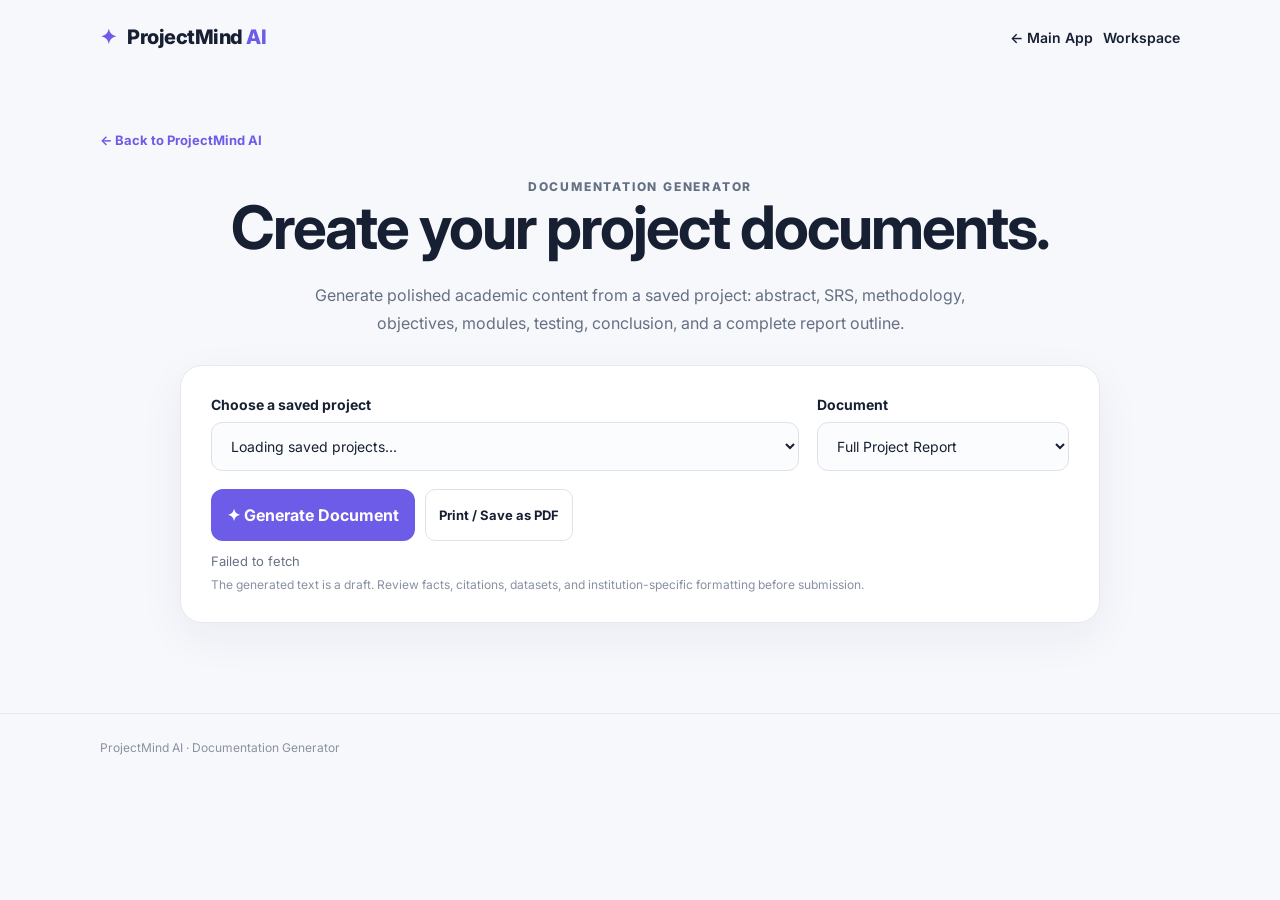
==== frontend/documentation.html @ 7fe6a0d5 "Add AI documentation generator" ====
<!DOCTYPE html>
<html lang="en">
<head>
<meta charset="UTF-8"><meta name="viewport" content="width=device-width,initial-scale=1.0">
<meta name="description" content="Generate final-year project documentation with ProjectMind AI.">
<title>ProjectMind AI — Documentation Generator</title>
<link rel="stylesheet" href="style.css">
<style>
.docs{padding:55px 0 90px}.docs-card{max-width:920px;margin:auto}.docs-grid{display:grid;grid-template-columns:1.4fr .6fr;gap:18px}.docs-actions{display:flex;gap:10px;flex-wrap:wrap;margin-top:18px}.docs-output{margin-top:22px;white-space:pre-wrap;line-height:1.8;color:#4d5668}.status{font-size:13px;color:#687285;margin-top:12px}.back{display:inline-block;margin-bottom:28px;color:#6c5ce7;text-decoration:none;font-weight:700;font-size:13px}.hint{margin-top:8px;color:#8991a1;font-size:12px}@media(max-width:760px){.docs-grid{grid-template-columns:1fr}}
</style>
</head>
<body>
<nav class="nav container"><div class="brand"><span class="brand-mark">✦</span> ProjectMind <span>AI</span></div><div class="nav-actions"><a class="nav-link" href="index.html">← Main App</a><a class="nav-link" href="workspace.html">Workspace</a></div></nav>
<main class="docs container">
<a class="back" href="index.html">← Back to ProjectMind AI</a>
<div class="section-heading"><p class="eyebrow">DOCUMENTATION GENERATOR</p><h1 style="font-size:clamp(38px,6vw,60px);letter-spacing:-2px">Create your project documents.</h1><p>Generate polished academic content from a saved project: abstract, SRS, methodology, objectives, modules, testing, conclusion, and a complete report outline.</p></div>
<div class="card docs-card">
<div class="docs-grid">
<div class="field"><label for="project">Choose a saved project</label><select id="project"><option>Loading saved projects...</option></select></div>
<div class="field"><label for="type">Document</label><select id="type"><option value="full">Full Project Report</option><option value="abstract">Abstract + Keywords</option><option value="srs">Software Requirements Specification</option><option value="methodology">Methodology Chapter</option><option value="modules">Module Descriptions</option><option value="testing">Testing Chapter</option><option value="conclusion">Conclusion + Future Scope</option></select></div>
</div>
<div class="docs-actions"><button id="generate" class="generate-btn" type="button">✦ Generate Document</button><button id="print" class="secondary-btn" type="button" disabled>Print / Save as PDF</button></div>
<div id="status" class="status"></div><div class="hint">The generated text is a draft. Review facts, citations, datasets, and institution-specific formatting before submission.</div>
</div>
<div id="output" class="card docs-card docs-output" hidden></div>
</main>
<footer class="footer"><div class="container">ProjectMind AI · Documentation Generator</div></footer>
<script>
const API='http://localhost:5000/api';const select=document.getElementById('project'),type=document.getElementById('type'),generate=document.getElementById('generate'),printBtn=document.getElementById('print'),output=document.getElementById('output'),status=document.getElementById('status');let projects=[];let lastTitle='';
async function api(path,options={}){const r=await fetch(API+path,{credentials:'include',headers:{'Content-Type':'application/json'},...options});const d=await r.json().catch(()=>({}));if(!r.ok)throw Error(d.error||'Request failed');return d}
function esc(v){return String(v??'').replace(/[&<>\"]/g,c=>({'&':'&amp;','<':'&lt;','>':'&gt;','"':'&quot;','\\':'&#39;'}[c]));}
async function init(){try{const me=await api('/auth/me');if(!me.user){status.textContent='Please log in on the main app first.';select.innerHTML='<option>Login required</option>';generate.disabled=true;return}const d=await api('/saved');projects=d.projects||[];select.innerHTML=projects.length?projects.map((p,i)=>`<option value="${i}">${esc(p.title)}</option>`).join(''):'<option>No saved projects</option>';if(!projects.length)generate.disabled=true}catch(e){status.textContent=e.message}}
const prompts={
full:'Generate a complete academic final-year project report draft. Include Title, Abstract, Keywords, Introduction, Background, Problem Statement, Objectives, Scope, Existing System, Proposed System, Literature Review guidance, Methodology, System Architecture, Modules, Functional Requirements, Non-Functional Requirements, Technology Stack, Database Design, API Design, Implementation Approach, Testing Strategy, Results/Evaluation, Limitations, Conclusion, Future Scope, References guidance, and a chapter-wise report outline. Keep claims realistic and use placeholders where project-specific evidence is missing.',
abstract:'Write a polished final-year project Abstract of 250-350 words followed by 6-8 Keywords. Explain the problem, proposed solution, major technologies, key features, evaluation approach, and outcome without inventing measured results.',
srs:'Create a concise Software Requirements Specification. Include purpose, scope, stakeholders, assumptions, functional requirements, non-functional requirements, user roles, use cases, external interfaces, data requirements, constraints, security requirements, and acceptance criteria. Make requirements testable.',
methodology:'Write a final-year project Methodology chapter. Cover research/problem analysis, requirements gathering, system design, architecture, data collection or dataset preparation, preprocessing if relevant, model or business logic development, frontend/backend implementation, integration, testing, evaluation metrics, deployment, and development methodology. Tailor it to the supplied project.',
modules:'Describe the project modules in academic report style. For each module provide purpose, inputs, processing, outputs, main technologies, dependencies, and implementation notes. Keep modules practical for a student project.',
testing:'Write a Testing chapter with test strategy, unit testing, integration testing, system testing, usability testing, security checks, sample test cases in a table-like format, expected vs actual result placeholders, evaluation metrics, defect handling, and acceptance criteria. Do not invent test results.',
conclusion:'Write a strong final-year project Conclusion and Future Scope. Summarize the problem, solution, implementation, technologies, expected value, limitations, and realistic future enhancements. Do not claim results that were not provided.'};
generate.onclick=async()=>{const p=projects[Number(select.value)];if(!p)return;generate.disabled=true;printBtn.disabled=true;status.textContent='AI is preparing your document...';output.hidden=false;output.textContent='Generating document draft…';lastTitle=p.title;const prompt=`${prompts[type.value]}\n\nProject title: ${p.title}\nDescription: ${p.description}\nTechnologies: ${(p.technologies||[]).join(', ')}\nFeatures: ${(p.features||[]).join(', ')}\nRoadmap: ${(p.roadmap||[]).join(' | ')}\nAdvanced improvements: ${(p.advanced||[]).join(', ')}\n\nWrite for a final-year college student. Use clear headings and professional academic language. Do not fabricate datasets, citations, statistics, user counts, accuracy, or results.`;try{const d=await api('/mentor',{method:'POST',body:JSON.stringify({message:prompt})});output.textContent=d.reply;status.textContent='Document generated successfully.';printBtn.disabled=false}catch(e){output.textContent=e.message;status.textContent='Could not generate document.'}finally{generate.disabled=false}};
printBtn.onclick=()=>{if(!output.textContent)return;const w=window.open('','_blank');w.document.write(`<html><head><title>${esc(lastTitle)} — Project Documentation</title><style>body{font-family:Arial,sans-serif;max-width:850px;margin:40px auto;line-height:1.7;color:#222;white-space:pre-wrap}h1{font-size:24px}</style></head><body><h1>${esc(lastTitle)} — Project Documentation</h1>${esc(output.textContent)}</body></html>`);w.document.close();w.focus();w.print()};
init();
</script>
</body></html>
---- frontend/style.css ----
@import url('https://fonts.googleapis.com/css2?family=Inter:wght@400;500;600;700;800&display=swap');
* { box-sizing: border-box; }
html { scroll-behavior: smooth; }
body { margin: 0; font-family: Inter, Arial, sans-serif; background: #f7f8fc; color: #172033; }
.container { width: min(1080px, 92%); margin: 0 auto; }
.nav { height: 74px; display: flex; align-items: center; justify-content: space-between; }
.brand { font-size: 20px; font-weight: 800; letter-spacing: -.5px; }
.brand span:last-child, .brand-mark { color: #6c5ce7; }
.brand-mark { margin-right: 7px; }
.nav-actions { display: flex; align-items: center; gap: 10px; }
.nav-link { text-decoration: none; color: #172033; font-weight: 600; font-size: 14px; }
.nav-button, .save-btn, .secondary-btn { border: 1px solid #dfe2ea; background: white; color: #172033; border-radius: 10px; padding: 9px 13px; font: inherit; font-size: 13px; font-weight: 700; cursor: pointer; }
.nav-button span { display: inline-block; min-width: 20px; margin-left: 4px; padding: 2px 6px; border-radius: 999px; background: #eeeafd; color: #6c5ce7; }
.nav-button:hover, .secondary-btn:hover, .save-btn:hover { border-color: #a99cff; }
.hero { min-height: 520px; display: grid; grid-template-columns: 1.2fr .8fr; gap: 70px; align-items: center; padding: 65px 0 80px; }
.eyebrow { color: #6c5ce7; font-size: 12px; font-weight: 800; letter-spacing: 1.8px; margin: 0 0 15px; }
h1 { font-size: clamp(42px, 6vw, 68px); line-height: 1.03; letter-spacing: -3px; margin: 0 0 22px; }
h1 span { color: #6c5ce7; }
.hero-text, .section-heading p { color: #657083; line-height: 1.75; max-width: 650px; }
.hero-points { display: flex; gap: 18px; flex-wrap: wrap; margin-top: 26px; font-size: 13px; font-weight: 600; color: #495467; }
.hero-card { background: #1c2030; color: white; border-radius: 28px; padding: 38px; min-height: 300px; display: flex; flex-direction: column; justify-content: flex-end; box-shadow: 0 24px 60px rgba(25,29,45,.18); }
.hero-card .sparkle { font-size: 38px; color: #a99cff; margin-bottom: auto; }
.hero-card h2 { font-size: 28px; margin: 0 0 12px; letter-spacing: -1px; }
.hero-card p { color: #b8becd; line-height: 1.6; }
.generator { padding: 35px 0 70px; }
.section-heading { text-align: center; margin-bottom: 28px; }
.section-heading h2 { font-size: 34px; letter-spacing: -1.5px; margin: 0 0 8px; }
.section-heading p { margin: 0 auto; }
.card { background: white; border: 1px solid #e7e9f0; border-radius: 22px; padding: 30px; box-shadow: 0 14px 45px rgba(25,35,60,.06); }
.form-grid, .profile-form { display: grid; grid-template-columns: 1fr 1fr; gap: 20px; }
.field.full { grid-column: 1 / -1; }
label { display: block; font-size: 14px; font-weight: 700; margin-bottom: 9px; }
input, select { width: 100%; border: 1px solid #dfe2ea; background: #fbfcfe; border-radius: 11px; padding: 14px 15px; font: inherit; font-size: 14px; color: #172033; outline: none; }
input:focus, select:focus { border-color: #8d81ef; box-shadow: 0 0 0 3px rgba(108,92,231,.1); }
input:disabled { color: #8991a1; background: #f2f3f7; }
small { display: block; color: #8991a1; margin-top: 7px; font-size: 12px; }
.generate-btn { grid-column: 1 / -1; border: 0; border-radius: 12px; padding: 16px; background: #6c5ce7; color: white; font: inherit; font-weight: 700; cursor: pointer; }
.generate-btn:disabled { opacity: .65; cursor: wait; }
.results-section { padding-bottom: 70px; }
.results { display: grid; gap: 20px; }
.project { background: white; border: 1px solid #e7e9f0; border-radius: 20px; padding: 28px; box-shadow: 0 10px 35px rgba(25,35,60,.05); }
.project-top, .comparison-head { display: flex; align-items: flex-start; justify-content: space-between; gap: 18px; }
.project h2 { margin: 0 0 10px; font-size: 25px; }
.project h3 { font-size: 14px; margin: 22px 0 8px; color: #4d5668; }
.project p { color: #687285; line-height: 1.65; }
.project ul, .project ol { color: #4d5668; line-height: 1.8; margin-top: 6px; }
.save-btn { margin-top: -4px; white-space: nowrap; }
.save-btn.saved { background: #eeeafd; color: #5d50c8; border-color: #d8d2ff; }
.saved-section, .profile-section { padding-bottom: 80px; }
.saved-grid { display: grid; grid-template-columns: repeat(3,1fr); gap: 18px; }
.saved-card { background: white; border: 1px solid #e7e9f0; border-radius: 18px; padding: 22px; box-shadow: 0 10px 35px rgba(25,35,60,.05); }
.saved-card h3 { margin: 0 0 10px; font-size: 18px; }
.saved-card p { color: #687285; line-height: 1.6; font-size: 13px; }
.saved-actions { display: flex; gap: 8px; margin-top: 18px; }
.empty-state { color: #687285; text-align: center; }
.comparison { padding: 28px; }
.comparison-head h2 { margin: 0 0 8px; }
.comparison-grid { display: grid; grid-template-columns: repeat(3,1fr); gap: 18px; margin-top: 22px; }
.comparison-card { border: 1px solid #e7e9f0; border-radius: 16px; padding: 20px; background: #fbfcfe; }
.comparison-card h3 { margin: 0 0 10px; font-size: 18px; }
.comparison-card p { color: #687285; line-height: 1.6; font-size: 13px; }
.comparison-card strong { display: block; margin-top: 16px; font-size: 13px; color: #4d5668; }
.comparison-card ul, .comparison-card ol { color: #687285; font-size: 13px; line-height: 1.6; padding-left: 20px; }
.mentor-section { padding-bottom: 80px; }
.mentor-card { max-width: 900px; margin: 0 auto; }
.mentor-messages { min-height: 180px; max-height: 420px; overflow-y: auto; display: grid; gap: 12px; padding: 4px; }
.mentor-welcome { display: grid; gap: 7px; padding: 22px; border: 1px dashed #dfe2ea; border-radius: 16px; color: #687285; }
.mentor-welcome strong { color: #4d5668; }
.mentor-message { max-width: 82%; padding: 13px 15px; border-radius: 14px; line-height: 1.6; font-size: 14px; white-space: pre-wrap; }
.user-message { justify-self: end; background: #eeeafd; color: #40379b; }
.assistant-message { justify-self: start; background: #f2f3f7; color: #4d5668; }
.mentor-form { display: grid; grid-template-columns: 1fr auto; gap: 10px; margin-top: 18px; }
.mentor-form .generate-btn { grid-column: auto; padding: 0 20px; }
.mentor-prompts { display: flex; gap: 8px; flex-wrap: wrap; margin-top: 12px; }
.mentor-prompts button { border: 1px solid #dfe2ea; background: white; color: #5d50c8; border-radius: 999px; padding: 8px 11px; font: inherit; font-size: 12px; cursor: pointer; }
.mentor-prompts button:hover { border-color: #a99cff; }
.modal { position: fixed; inset: 0; background: rgba(17,21,32,.58); display: grid; place-items: center; padding: 20px; z-index: 10; }
.modal-card { width: min(430px,100%); background: white; border-radius: 22px; padding: 30px; position: relative; box-shadow: 0 25px 80px rgba(0,0,0,.2); }
.modal-card h2 { margin: 0 0 22px; font-size: 28px; }
.modal-card form { display: grid; gap: 16px; }
.modal-close { position: absolute; top: 14px; right: 16px; border: 0; background: transparent; font-size: 28px; color: #687285; cursor: pointer; }
.text-button { margin-top: 16px; border: 0; background: transparent; color: #6c5ce7; font: inherit; font-size: 13px; font-weight: 700; cursor: pointer; }
.auth-message { min-height: 18px; margin-top: 12px; color: #b42318; font-size: 13px; }
.error { color: #b42318; background: #fff5f4; border-color: #ffd5d0; }
.footer { border-top: 1px solid #e7e9f0; padding: 26px 0; color: #8a91a0; font-size: 12px; }
@media (max-width:850px) { .hero { grid-template-columns:1fr; gap:30px; padding-top:40px; } .saved-grid,.comparison-grid { grid-template-columns:1fr; } }
@media (max-width:760px) { .nav-actions { gap:6px; } .nav-link { display:none; } h1 { letter-spacing:-2px; } .hero-card { min-height:240px; } .form-grid,.profile-form { grid-template-columns:1fr; } .field.full,.generate-btn { grid-column:auto; } .project-top,.comparison-head { flex-direction:column; } .save-btn { margin-top:0; } .mentor-form { grid-template-columns:1fr; } .mentor-form .generate-btn { width:100%; } }
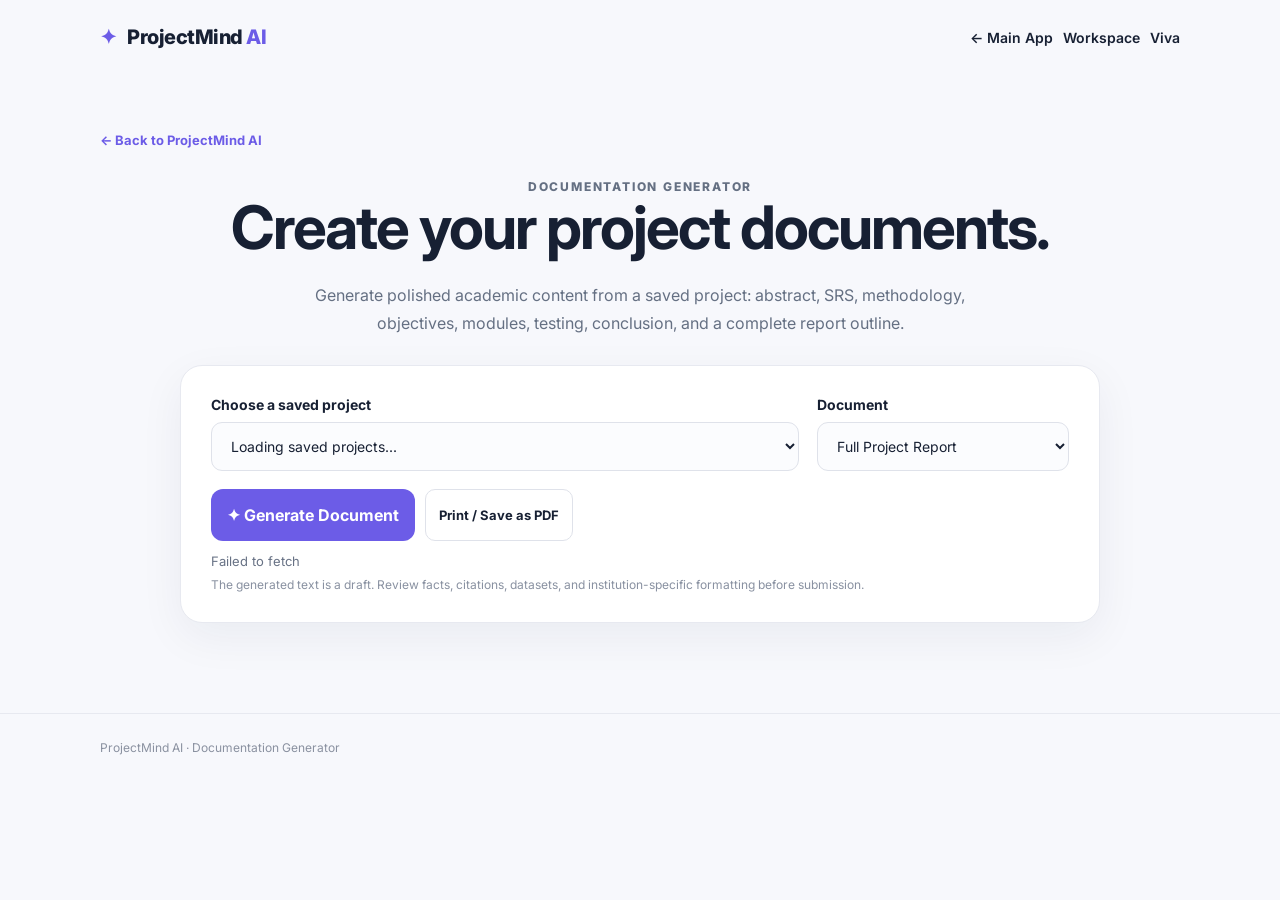
==== commit e71d6d71: "Add Viva navigation to documentation page" ====
--- a/frontend/documentation.html
+++ b/frontend/documentation.html
@@ -10,7 +10,7 @@
 </style>
 </head>
 <body>
-<nav class="nav container"><div class="brand"><span class="brand-mark">✦</span> ProjectMind <span>AI</span></div><div class="nav-actions"><a class="nav-link" href="index.html">← Main App</a><a class="nav-link" href="workspace.html">Workspace</a></div></nav>
+<nav class="nav container"><div class="brand"><span class="brand-mark">✦</span> ProjectMind <span>AI</span></div><div class="nav-actions"><a class="nav-link" href="index.html">← Main App</a><a class="nav-link" href="workspace.html">Workspace</a><a class="nav-link" href="viva.html">Viva</a></div></nav>
 <main class="docs container">
 <a class="back" href="index.html">← Back to ProjectMind AI</a>
 <div class="section-heading"><p class="eyebrow">DOCUMENTATION GENERATOR</p><h1 style="font-size:clamp(38px,6vw,60px);letter-spacing:-2px">Create your project documents.</h1><p>Generate polished academic content from a saved project: abstract, SRS, methodology, objectives, modules, testing, conclusion, and a complete report outline.</p></div>
@@ -30,16 +30,9 @@
 async function api(path,options={}){const r=await fetch(API+path,{credentials:'include',headers:{'Content-Type':'application/json'},...options});const d=await r.json().catch(()=>({}));if(!r.ok)throw Error(d.error||'Request failed');return d}
 function esc(v){return String(v??'').replace(/[&<>\"]/g,c=>({'&':'&amp;','<':'&lt;','>':'&gt;','"':'&quot;','\\':'&#39;'}[c]));}
 async function init(){try{const me=await api('/auth/me');if(!me.user){status.textContent='Please log in on the main app first.';select.innerHTML='<option>Login required</option>';generate.disabled=true;return}const d=await api('/saved');projects=d.projects||[];select.innerHTML=projects.length?projects.map((p,i)=>`<option value="${i}">${esc(p.title)}</option>`).join(''):'<option>No saved projects</option>';if(!projects.length)generate.disabled=true}catch(e){status.textContent=e.message}}
-const prompts={
-full:'Generate a complete academic final-year project report draft. Include Title, Abstract, Keywords, Introduction, Background, Problem Statement, Objectives, Scope, Existing System, Proposed System, Literature Review guidance, Methodology, System Architecture, Modules, Functional Requirements, Non-Functional Requirements, Technology Stack, Database Design, API Design, Implementation Approach, Testing Strategy, Results/Evaluation, Limitations, Conclusion, Future Scope, References guidance, and a chapter-wise report outline. Keep claims realistic and use placeholders where project-specific evidence is missing.',
-abstract:'Write a polished final-year project Abstract of 250-350 words followed by 6-8 Keywords. Explain the problem, proposed solution, major technologies, key features, evaluation approach, and outcome without inventing measured results.',
-srs:'Create a concise Software Requirements Specification. Include purpose, scope, stakeholders, assumptions, functional requirements, non-functional requirements, user roles, use cases, external interfaces, data requirements, constraints, security requirements, and acceptance criteria. Make requirements testable.',
-methodology:'Write a final-year project Methodology chapter. Cover research/problem analysis, requirements gathering, system design, architecture, data collection or dataset preparation, preprocessing if relevant, model or business logic development, frontend/backend implementation, integration, testing, evaluation metrics, deployment, and development methodology. Tailor it to the supplied project.',
-modules:'Describe the project modules in academic report style. For each module provide purpose, inputs, processing, outputs, main technologies, dependencies, and implementation notes. Keep modules practical for a student project.',
-testing:'Write a Testing chapter with test strategy, unit testing, integration testing, system testing, usability testing, security checks, sample test cases in a table-like format, expected vs actual result placeholders, evaluation metrics, defect handling, and acceptance criteria. Do not invent test results.',
-conclusion:'Write a strong final-year project Conclusion and Future Scope. Summarize the problem, solution, implementation, technologies, expected value, limitations, and realistic future enhancements. Do not claim results that were not provided.'};
+const prompts={full:'Generate a complete academic final-year project report draft. Include Title, Abstract, Keywords, Introduction, Background, Problem Statement, Objectives, Scope, Existing System, Proposed System, Literature Review guidance, Methodology, System Architecture, Modules, Functional Requirements, Non-Functional Requirements, Technology Stack, Database Design, API Design, Implementation Approach, Testing Strategy, Results/Evaluation, Limitations, Conclusion, Future Scope, References guidance, and a chapter-wise report outline. Keep claims realistic and use placeholders where project-specific evidence is missing.',abstract:'Write a polished final-year project Abstract of 250-350 words followed by 6-8 Keywords. Explain the problem, proposed solution, major technologies, key features, evaluation approach, and outcome without inventing measured results.',srs:'Create a concise Software Requirements Specification. Include purpose, scope, stakeholders, assumptions, functional requirements, non-functional requirements, user roles, use cases, external interfaces, data requirements, constraints, security requirements, and acceptance criteria. Make requirements testable.',methodology:'Write a final-year project Methodology chapter. Cover research/problem analysis, requirements gathering, system design, architecture, data collection or dataset preparation, preprocessing if relevant, model or business logic development, frontend/backend implementation, integration, testing, evaluation metrics, deployment, and development methodology. Tailor it to the supplied project.',modules:'Describe the project modules in academic report style. For each module provide purpose, inputs, processing, outputs, main technologies, dependencies, and implementation notes. Keep modules practical for a student project.',testing:'Write a Testing chapter with test strategy, unit testing, integration testing, system testing, usability testing, security checks, sample test cases in a table-like format, expected vs actual result placeholders, evaluation metrics, defect handling, and acceptance criteria. Do not invent test results.',conclusion:'Write a strong final-year project Conclusion and Future Scope. Summarize the problem, solution, implementation, technologies, expected value, limitations, and realistic future enhancements. Do not claim results that were not provided.'};
 generate.onclick=async()=>{const p=projects[Number(select.value)];if(!p)return;generate.disabled=true;printBtn.disabled=true;status.textContent='AI is preparing your document...';output.hidden=false;output.textContent='Generating document draft…';lastTitle=p.title;const prompt=`${prompts[type.value]}\n\nProject title: ${p.title}\nDescription: ${p.description}\nTechnologies: ${(p.technologies||[]).join(', ')}\nFeatures: ${(p.features||[]).join(', ')}\nRoadmap: ${(p.roadmap||[]).join(' | ')}\nAdvanced improvements: ${(p.advanced||[]).join(', ')}\n\nWrite for a final-year college student. Use clear headings and professional academic language. Do not fabricate datasets, citations, statistics, user counts, accuracy, or results.`;try{const d=await api('/mentor',{method:'POST',body:JSON.stringify({message:prompt})});output.textContent=d.reply;status.textContent='Document generated successfully.';printBtn.disabled=false}catch(e){output.textContent=e.message;status.textContent='Could not generate document.'}finally{generate.disabled=false}};
 printBtn.onclick=()=>{if(!output.textContent)return;const w=window.open('','_blank');w.document.write(`<html><head><title>${esc(lastTitle)} — Project Documentation</title><style>body{font-family:Arial,sans-serif;max-width:850px;margin:40px auto;line-height:1.7;color:#222;white-space:pre-wrap}h1{font-size:24px}</style></head><body><h1>${esc(lastTitle)} — Project Documentation</h1>${esc(output.textContent)}</body></html>`);w.document.close();w.focus();w.print()};
 init();
 </script>
-</body></html>+</body></html>
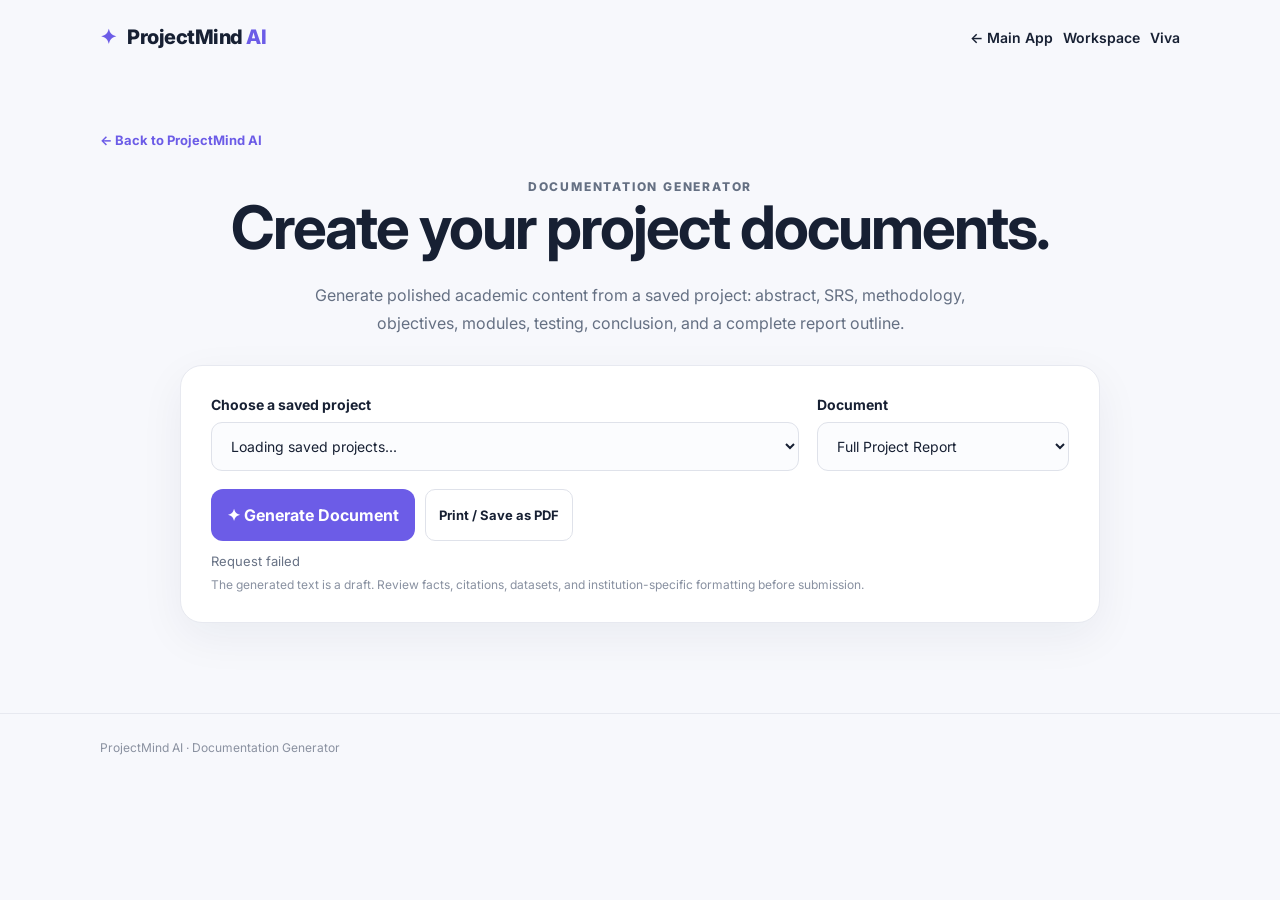
==== commit d235f252: "Use same-origin API in documentation for live deployment" ====
--- a/frontend/documentation.html
+++ b/frontend/documentation.html
@@ -26,7 +26,7 @@
 </main>
 <footer class="footer"><div class="container">ProjectMind AI · Documentation Generator</div></footer>
 <script>
-const API='http://localhost:5000/api';const select=document.getElementById('project'),type=document.getElementById('type'),generate=document.getElementById('generate'),printBtn=document.getElementById('print'),output=document.getElementById('output'),status=document.getElementById('status');let projects=[];let lastTitle='';
+const API='/api';const select=document.getElementById('project'),type=document.getElementById('type'),generate=document.getElementById('generate'),printBtn=document.getElementById('print'),output=document.getElementById('output'),status=document.getElementById('status');let projects=[];let lastTitle='';
 async function api(path,options={}){const r=await fetch(API+path,{credentials:'include',headers:{'Content-Type':'application/json'},...options});const d=await r.json().catch(()=>({}));if(!r.ok)throw Error(d.error||'Request failed');return d}
 function esc(v){return String(v??'').replace(/[&<>\"]/g,c=>({'&':'&amp;','<':'&lt;','>':'&gt;','"':'&quot;','\\':'&#39;'}[c]));}
 async function init(){try{const me=await api('/auth/me');if(!me.user){status.textContent='Please log in on the main app first.';select.innerHTML='<option>Login required</option>';generate.disabled=true;return}const d=await api('/saved');projects=d.projects||[];select.innerHTML=projects.length?projects.map((p,i)=>`<option value="${i}">${esc(p.title)}</option>`).join(''):'<option>No saved projects</option>';if(!projects.length)generate.disabled=true}catch(e){status.textContent=e.message}}
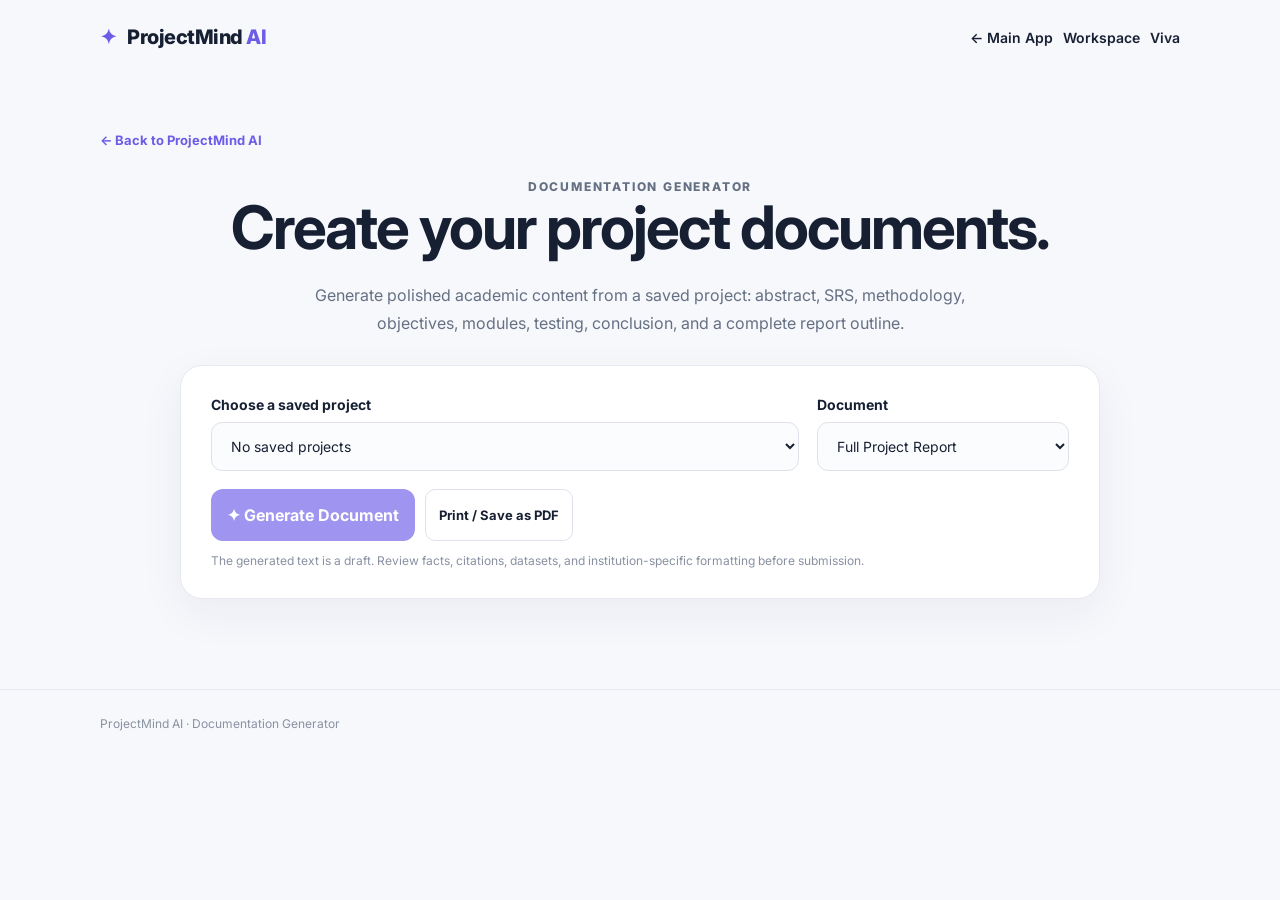
==== commit 0cc6cded: "Make documentation generator login-free" ====
--- a/frontend/documentation.html
+++ b/frontend/documentation.html
@@ -1,38 +1,14 @@
 <!DOCTYPE html>
-<html lang="en">
-<head>
-<meta charset="UTF-8"><meta name="viewport" content="width=device-width,initial-scale=1.0">
-<meta name="description" content="Generate final-year project documentation with ProjectMind AI.">
-<title>ProjectMind AI — Documentation Generator</title>
-<link rel="stylesheet" href="style.css">
-<style>
-.docs{padding:55px 0 90px}.docs-card{max-width:920px;margin:auto}.docs-grid{display:grid;grid-template-columns:1.4fr .6fr;gap:18px}.docs-actions{display:flex;gap:10px;flex-wrap:wrap;margin-top:18px}.docs-output{margin-top:22px;white-space:pre-wrap;line-height:1.8;color:#4d5668}.status{font-size:13px;color:#687285;margin-top:12px}.back{display:inline-block;margin-bottom:28px;color:#6c5ce7;text-decoration:none;font-weight:700;font-size:13px}.hint{margin-top:8px;color:#8991a1;font-size:12px}@media(max-width:760px){.docs-grid{grid-template-columns:1fr}}
-</style>
-</head>
-<body>
-<nav class="nav container"><div class="brand"><span class="brand-mark">✦</span> ProjectMind <span>AI</span></div><div class="nav-actions"><a class="nav-link" href="index.html">← Main App</a><a class="nav-link" href="workspace.html">Workspace</a><a class="nav-link" href="viva.html">Viva</a></div></nav>
-<main class="docs container">
-<a class="back" href="index.html">← Back to ProjectMind AI</a>
-<div class="section-heading"><p class="eyebrow">DOCUMENTATION GENERATOR</p><h1 style="font-size:clamp(38px,6vw,60px);letter-spacing:-2px">Create your project documents.</h1><p>Generate polished academic content from a saved project: abstract, SRS, methodology, objectives, modules, testing, conclusion, and a complete report outline.</p></div>
-<div class="card docs-card">
-<div class="docs-grid">
-<div class="field"><label for="project">Choose a saved project</label><select id="project"><option>Loading saved projects...</option></select></div>
-<div class="field"><label for="type">Document</label><select id="type"><option value="full">Full Project Report</option><option value="abstract">Abstract + Keywords</option><option value="srs">Software Requirements Specification</option><option value="methodology">Methodology Chapter</option><option value="modules">Module Descriptions</option><option value="testing">Testing Chapter</option><option value="conclusion">Conclusion + Future Scope</option></select></div>
-</div>
-<div class="docs-actions"><button id="generate" class="generate-btn" type="button">✦ Generate Document</button><button id="print" class="secondary-btn" type="button" disabled>Print / Save as PDF</button></div>
-<div id="status" class="status"></div><div class="hint">The generated text is a draft. Review facts, citations, datasets, and institution-specific formatting before submission.</div>
-</div>
-<div id="output" class="card docs-card docs-output" hidden></div>
-</main>
+<html lang="en"><head><meta charset="UTF-8"><meta name="viewport" content="width=device-width,initial-scale=1.0"><meta name="description" content="Generate final-year project documentation with ProjectMind AI."><title>ProjectMind AI — Documentation Generator</title><link rel="stylesheet" href="style.css"><style>.docs{padding:55px 0 90px}.docs-card{max-width:920px;margin:auto}.docs-grid{display:grid;grid-template-columns:1.4fr .6fr;gap:18px}.docs-actions{display:flex;gap:10px;flex-wrap:wrap;margin-top:18px}.docs-output{margin-top:22px;white-space:pre-wrap;line-height:1.8;color:#4d5668}.status{font-size:13px;color:#687285;margin-top:12px}.back{display:inline-block;margin-bottom:28px;color:#6c5ce7;text-decoration:none;font-weight:700;font-size:13px}.hint{margin-top:8px;color:#8991a1;font-size:12px}@media(max-width:760px){.docs-grid{grid-template-columns:1fr}}</style></head>
+<body><nav class="nav container"><div class="brand"><span class="brand-mark">✦</span> ProjectMind <span>AI</span></div><div class="nav-actions"><a class="nav-link" href="index.html">← Main App</a><a class="nav-link" href="workspace.html">Workspace</a><a class="nav-link" href="viva.html">Viva</a></div></nav>
+<main class="docs container"><a class="back" href="index.html">← Back to ProjectMind AI</a><div class="section-heading"><p class="eyebrow">DOCUMENTATION GENERATOR</p><h1 style="font-size:clamp(38px,6vw,60px);letter-spacing:-2px">Create your project documents.</h1><p>Generate polished academic content from a saved project: abstract, SRS, methodology, objectives, modules, testing, conclusion, and a complete report outline.</p></div>
+<div class="card docs-card"><div class="docs-grid"><div class="field"><label for="project">Choose a saved project</label><select id="project"><option>Loading saved projects...</option></select></div><div class="field"><label for="type">Document</label><select id="type"><option value="full">Full Project Report</option><option value="abstract">Abstract + Keywords</option><option value="srs">Software Requirements Specification</option><option value="methodology">Methodology Chapter</option><option value="modules">Module Descriptions</option><option value="testing">Testing Chapter</option><option value="conclusion">Conclusion + Future Scope</option></select></div></div><div class="docs-actions"><button id="generate" class="generate-btn" type="button">✦ Generate Document</button><button id="print" class="secondary-btn" type="button" disabled>Print / Save as PDF</button></div><div id="status" class="status"></div><div class="hint">The generated text is a draft. Review facts, citations, datasets, and institution-specific formatting before submission.</div></div><div id="output" class="card docs-card docs-output" hidden></div></main>
 <footer class="footer"><div class="container">ProjectMind AI · Documentation Generator</div></footer>
 <script>
-const API='/api';const select=document.getElementById('project'),type=document.getElementById('type'),generate=document.getElementById('generate'),printBtn=document.getElementById('print'),output=document.getElementById('output'),status=document.getElementById('status');let projects=[];let lastTitle='';
-async function api(path,options={}){const r=await fetch(API+path,{credentials:'include',headers:{'Content-Type':'application/json'},...options});const d=await r.json().catch(()=>({}));if(!r.ok)throw Error(d.error||'Request failed');return d}
-function esc(v){return String(v??'').replace(/[&<>\"]/g,c=>({'&':'&amp;','<':'&lt;','>':'&gt;','"':'&quot;','\\':'&#39;'}[c]));}
-async function init(){try{const me=await api('/auth/me');if(!me.user){status.textContent='Please log in on the main app first.';select.innerHTML='<option>Login required</option>';generate.disabled=true;return}const d=await api('/saved');projects=d.projects||[];select.innerHTML=projects.length?projects.map((p,i)=>`<option value="${i}">${esc(p.title)}</option>`).join(''):'<option>No saved projects</option>';if(!projects.length)generate.disabled=true}catch(e){status.textContent=e.message}}
+const API='/api',KEY='projectmind_saved_projects';const select=document.getElementById('project'),type=document.getElementById('type'),generate=document.getElementById('generate'),printBtn=document.getElementById('print'),output=document.getElementById('output'),status=document.getElementById('status');let projects=[],lastTitle='';
+async function api(path,options={}){const r=await fetch(API+path,{headers:{'Content-Type':'application/json'},...options});const d=await r.json().catch(()=>({}));if(!r.ok)throw Error(d.error||'Request failed');return d}function esc(v){return String(v??'').replace(/[&<>\"]/g,c=>({'&':'&amp;','<':'&lt;','>':'&gt;','"':'&quot;','\\':'&#39;'}[c]));}
+function init(){try{projects=JSON.parse(localStorage.getItem(KEY)||'[]')}catch{projects=[]}select.innerHTML=projects.length?projects.map((p,i)=>`<option value="${i}">${esc(p.title)}</option>`).join(''):'<option>No saved projects</option>';if(!projects.length)generate.disabled=true}
 const prompts={full:'Generate a complete academic final-year project report draft. Include Title, Abstract, Keywords, Introduction, Background, Problem Statement, Objectives, Scope, Existing System, Proposed System, Literature Review guidance, Methodology, System Architecture, Modules, Functional Requirements, Non-Functional Requirements, Technology Stack, Database Design, API Design, Implementation Approach, Testing Strategy, Results/Evaluation, Limitations, Conclusion, Future Scope, References guidance, and a chapter-wise report outline. Keep claims realistic and use placeholders where project-specific evidence is missing.',abstract:'Write a polished final-year project Abstract of 250-350 words followed by 6-8 Keywords. Explain the problem, proposed solution, major technologies, key features, evaluation approach, and outcome without inventing measured results.',srs:'Create a concise Software Requirements Specification. Include purpose, scope, stakeholders, assumptions, functional requirements, non-functional requirements, user roles, use cases, external interfaces, data requirements, constraints, security requirements, and acceptance criteria. Make requirements testable.',methodology:'Write a final-year project Methodology chapter. Cover research/problem analysis, requirements gathering, system design, architecture, data collection or dataset preparation, preprocessing if relevant, model or business logic development, frontend/backend implementation, integration, testing, evaluation metrics, deployment, and development methodology. Tailor it to the supplied project.',modules:'Describe the project modules in academic report style. For each module provide purpose, inputs, processing, outputs, main technologies, dependencies, and implementation notes. Keep modules practical for a student project.',testing:'Write a Testing chapter with test strategy, unit testing, integration testing, system testing, usability testing, security checks, sample test cases in a table-like format, expected vs actual result placeholders, evaluation metrics, defect handling, and acceptance criteria. Do not invent test results.',conclusion:'Write a strong final-year project Conclusion and Future Scope. Summarize the problem, solution, implementation, technologies, expected value, limitations, and realistic future enhancements. Do not claim results that were not provided.'};
 generate.onclick=async()=>{const p=projects[Number(select.value)];if(!p)return;generate.disabled=true;printBtn.disabled=true;status.textContent='AI is preparing your document...';output.hidden=false;output.textContent='Generating document draft…';lastTitle=p.title;const prompt=`${prompts[type.value]}\n\nProject title: ${p.title}\nDescription: ${p.description}\nTechnologies: ${(p.technologies||[]).join(', ')}\nFeatures: ${(p.features||[]).join(', ')}\nRoadmap: ${(p.roadmap||[]).join(' | ')}\nAdvanced improvements: ${(p.advanced||[]).join(', ')}\n\nWrite for a final-year college student. Use clear headings and professional academic language. Do not fabricate datasets, citations, statistics, user counts, accuracy, or results.`;try{const d=await api('/mentor',{method:'POST',body:JSON.stringify({message:prompt})});output.textContent=d.reply;status.textContent='Document generated successfully.';printBtn.disabled=false}catch(e){output.textContent=e.message;status.textContent='Could not generate document.'}finally{generate.disabled=false}};
-printBtn.onclick=()=>{if(!output.textContent)return;const w=window.open('','_blank');w.document.write(`<html><head><title>${esc(lastTitle)} — Project Documentation</title><style>body{font-family:Arial,sans-serif;max-width:850px;margin:40px auto;line-height:1.7;color:#222;white-space:pre-wrap}h1{font-size:24px}</style></head><body><h1>${esc(lastTitle)} — Project Documentation</h1>${esc(output.textContent)}</body></html>`);w.document.close();w.focus();w.print()};
-init();
-</script>
-</body></html>
+printBtn.onclick=()=>{if(!output.textContent)return;const w=window.open('','_blank');w.document.write(`<html><head><title>${esc(lastTitle)} — Project Documentation</title><style>body{font-family:Arial,sans-serif;max-width:850px;margin:40px auto;line-height:1.7;color:#222;white-space:pre-wrap}h1{font-size:24px}</style></head><body><h1>${esc(lastTitle)} — Project Documentation</h1>${esc(output.textContent)}</body></html>`);w.document.close();w.focus();w.print()};init();
+</script></body></html>
